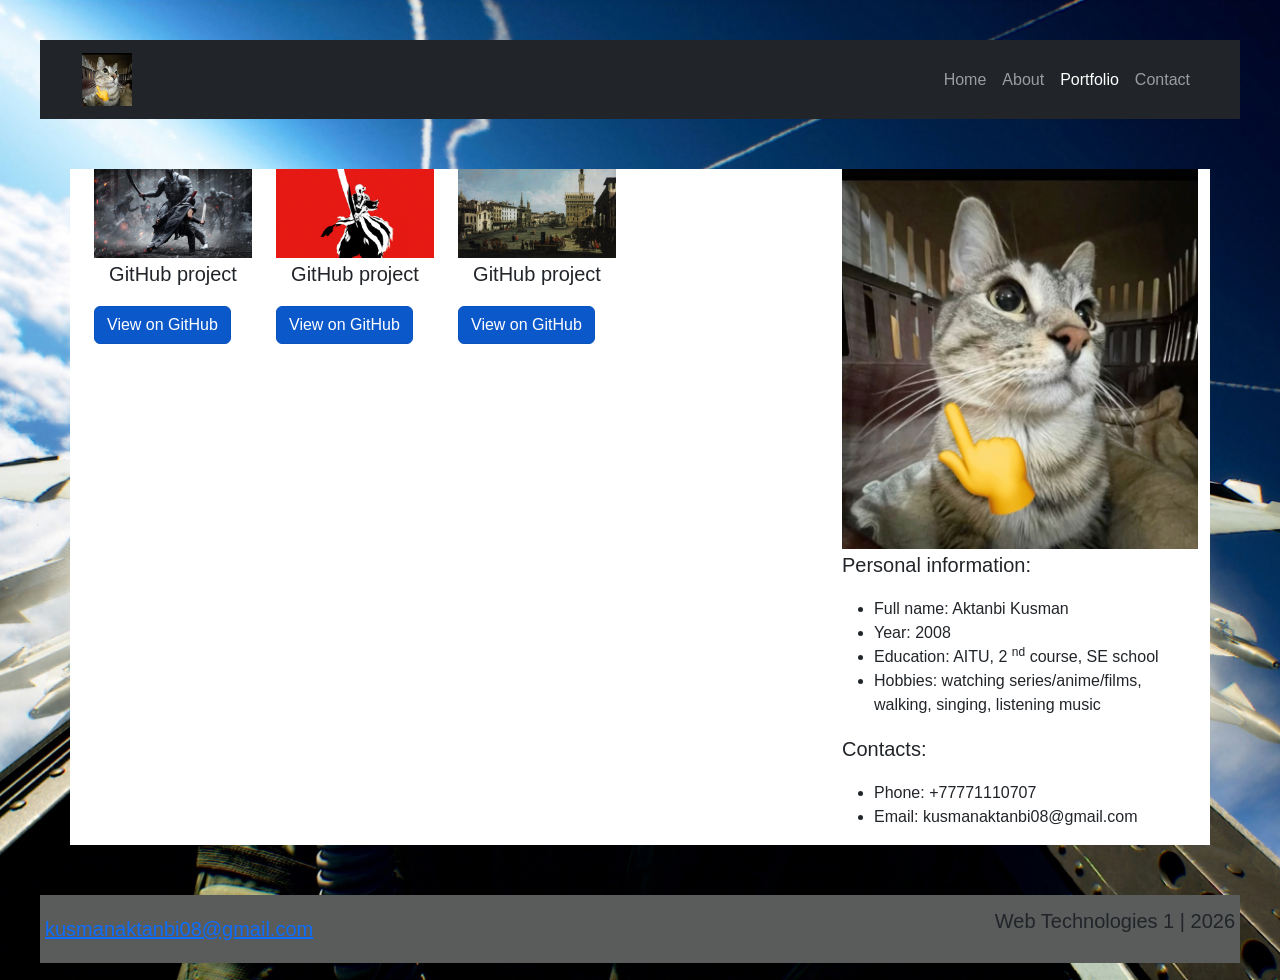
==== portfolio.html @ 2372fc31 "Task 4. Responsive Portfolio Page" ====
<!DOCTYPE html>
<html lang="en">
<head>
    <meta charset="UTF-8">
    <meta name="viewport" content="width=device-width, initial-scale=1.0">
    <title>Portfolio</title>
    <link rel="stylesheet" href="css/bootstrap.min.css">
    <link rel="stylesheet" href="style.css">
</head>
<body>
    <nav class="navbar navbar-expand-lg navbar-dark bg-dark">
        <div class="container">
            <a href="index.html">
                <img class="navbar-brand" src="logo.jpg" alt="logo" width="50">
            </a>
            <button class="navbar-toggler" type="button" data-bs-toggle="collapse" data-bs-target="#navbarMenu" aria-controls="navbarMenu" aria-expanded="false" aria-label="Toggle navigation"> <span class="navbar-toggler-icon"></span> </button>
            <div class="collapse navbar-collapse" id="navbarMenu">
                <ul class="navbar-nav ms-auto"> 
                    <li class="nav-item">
                        <a class="nav-link" href="index.html">Home</a> 
                    </li> 
                    <li class="nav-item"> 
                        <a class="nav-link" href="#about">About</a> 
                    </li> 
                    <li class="nav-item"> 
                        <a class="nav-link active" href="portfolio.html">Portfolio</a> 
                    </li> 
                    <li class="nav-item"> 
                        <a class="nav-link" href="#contacts">Contact</a> 
                    </li> 
                </ul> 
            </div>
        </div>
    </nav>
    <section class="main">
        <div class="container">
            <div class="row">
                <div class="col-6">
                    <div class="container">
                        <div class="row">
                            <div class="col-12 col-md-6 col-lg-4">
                                <img src="images/odysseus.jpg" alt="" width="100%" >
                                <p class="Title">GitHub project</p>
                                <a href="#" class="btn btn-primary active" role="button" data-bs-toggle="button" aria-pressed="true">View on GitHub</a>
                        </div>
                            <div class="col-12 col-md-6 col-lg-4">
                                <img src="images/ichigo.png" alt="" width="100%">
                                <p class="Title">GitHub project</p>
                                <a href="#" class="btn btn-primary active" role="button" data-bs-toggle="button" aria-pressed="true">View on GitHub</a>
                            </div>
                            <div class="col-12 col-md-6 col-lg-4">
                                <img src="images/city.jpg" alt="" width="100%">
                                <p class="Title">GitHub project</p>
                                <a href="#" class="btn btn-primary active" role="button" data-bs-toggle="button" aria-pressed="true">View on GitHub</a>
                            </div>
                        </div>
                    </div>
                </div>
                <div class="col-12 col-md-6 col-lg-4" >
                    <div>
                        <img src="logo.jpg" alt="logo" width="100%">
                    </div>
                    <p id="about">Personal information:</p>
                    <ul>
                        <li>Full name: Aktanbi Kusman</li>
                        <li>Year: 2008</li>
                        <li>Education: AITU, 2 <sup>nd</sup> course, SE school</li>
                        <li>Hobbies: watching series/anime/films, walking, singing, listening music</li>
                    </ul>                
                    <p>Contacts:</p>
                    <ul>
                        <li>Phone: +77771110707</li>
                        <li>Email: kusmanaktanbi08@gmail.com</li>
                    </ul>
                </div>
            </div>
        </div>
    </section>
    <footer id="contacts">
        <section class="footer-navbar">
            <a href="mailto:kusmanaktanbi08@gmail.com">kusmanaktanbi08@gmail.com</a>
            <p>Web Technologies 1 | 2026</p>
        </section>
    </footer>
</body>
</html>
---- style.css ----
.navbar {
    display: flex;
    justify-content: space-between;
    background-color: blanchedalmond;
    width: 100%;
}

.nav-logo {
    width: 50px;
    height: auto;
    padding: 3px;
    align-items: center;
}

.footer-navbar{
    padding: 10px 5px;
    display: flex;
    justify-content: space-between;
    background-color: rgb(90, 91, 91);
    align-items: center;
}
.nav-buttons {
    align-items: center;
    display: flex;
    justify-content: space-between;
    padding: 3px 30px;
    gap: 20px;
}

.nav-buttons a {
    color: darkgray;
    text-decoration: none;
    background-color: black;
}

.nav-buttons a:hover {
    color: crimson;
    text-decoration: underline;
}

body {
    margin: 0;
    background-image: url(bg.jpg);
    background-size: cover;
    background-position: center;
    background-repeat: no-repeat;
    font-family: Arial, sans-serif;
    margin: 40px;
    height: 100vh;
}

h1 {
    font-size: 40px;
}

h2 {
    font-size: 28px;
}

p, a {
    font-size: 20px;
    line-height: 1.6;
}

.main{
    padding: 50px 0px;
}
.grid-container {
    display: grid;
    grid-template-columns: 1fr 1fr 1fr;
}

.box {
    background-color: red;
}

.row{
    background-color: white;
    justify-content: space-between;
}
.Title{
    text-align: center;
}

@media (max-width: 768px) {

    body {
        margin: 20px;
    }

    h1 {
        font-size: 26px;
    }

    h2 {
        font-size: 20px;
    }

    p, a {
        font-size: 16px;
    }

    .grid-container {
        display: grid;
        grid-template-columns: 1fr 1fr;
    }
}

@media (max-width: 575px) {

    body {
        margin: 30px;
    }

    h1 {
        font-size: 32px;
    }

    h2 {
        font-size: 24px;
    }

    p, a {
        font-size: 18px;
    }

    .grid-container {
        display: grid;
        grid-template-columns: 1fr;
    }
}
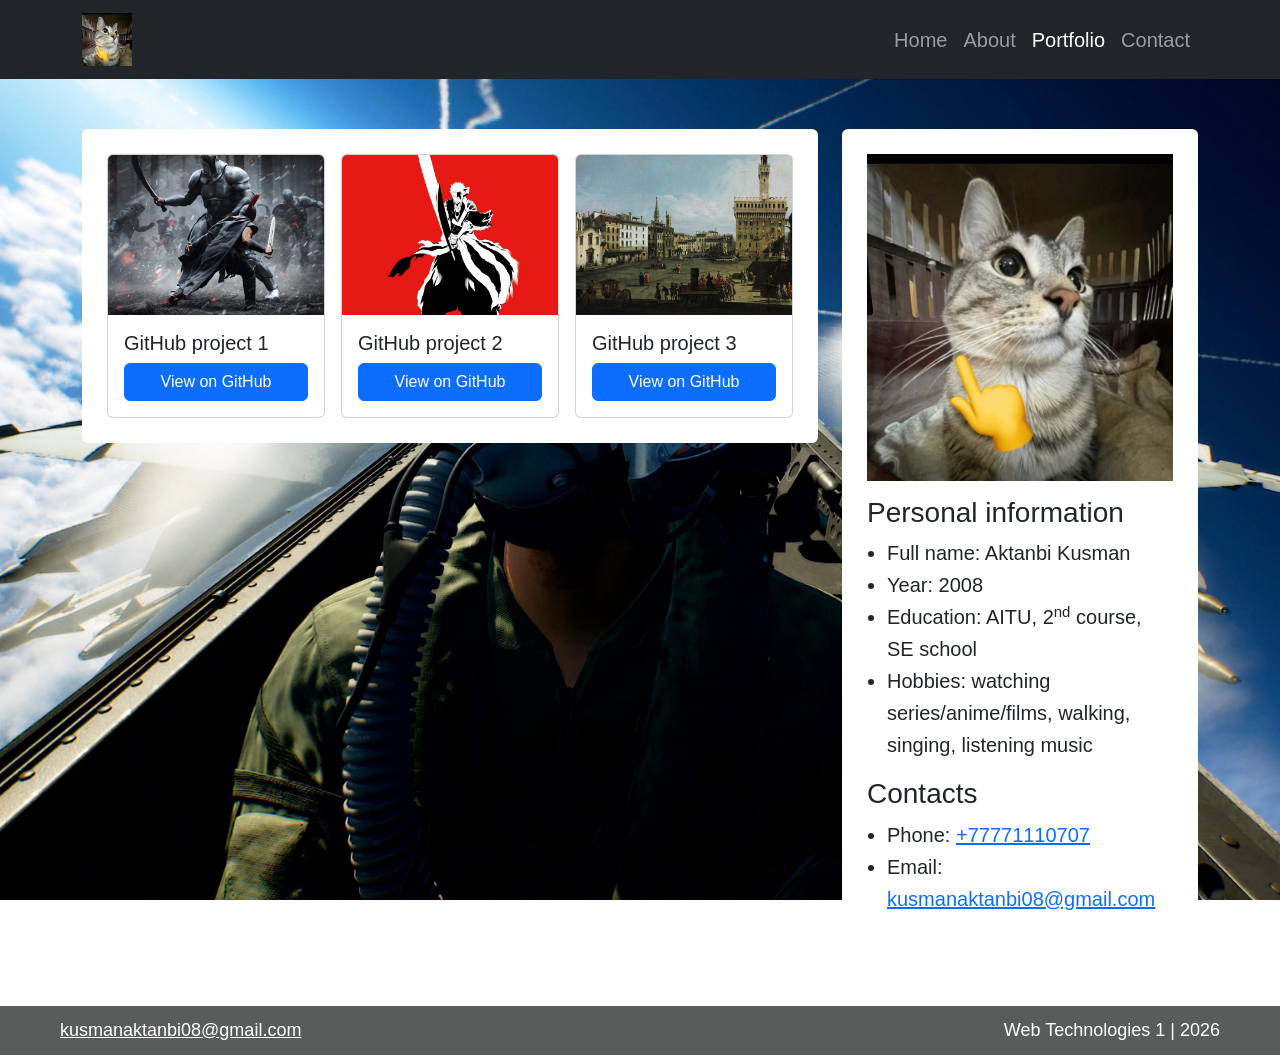
==== commit 2c855fb5: "final commit" ====
--- a/portfolio.html
+++ b/portfolio.html
@@ -10,72 +10,87 @@
 <body>
     <nav class="navbar navbar-expand-lg navbar-dark bg-dark">
         <div class="container">
-            <a href="index.html">
-                <img class="navbar-brand" src="logo.jpg" alt="logo" width="50">
+            <a class="navbar-brand" href="index.html">
+                <img src="logo.jpg" alt="logo" width="50">
             </a>
             <button class="navbar-toggler" type="button" data-bs-toggle="collapse" data-bs-target="#navbarMenu" aria-controls="navbarMenu" aria-expanded="false" aria-label="Toggle navigation"> <span class="navbar-toggler-icon"></span> </button>
             <div class="collapse navbar-collapse" id="navbarMenu">
-                <ul class="navbar-nav ms-auto"> 
+                <ul class="navbar-nav ms-auto">
                     <li class="nav-item">
-                        <a class="nav-link" href="index.html">Home</a> 
-                    </li> 
-                    <li class="nav-item"> 
-                        <a class="nav-link" href="#about">About</a> 
-                    </li> 
-                    <li class="nav-item"> 
-                        <a class="nav-link active" href="portfolio.html">Portfolio</a> 
-                    </li> 
-                    <li class="nav-item"> 
-                        <a class="nav-link" href="#contacts">Contact</a> 
-                    </li> 
-                </ul> 
+                        <a class="nav-link" href="index.html">Home</a>
+                    </li>
+                    <li class="nav-item">
+                        <a class="nav-link" href="#about">About</a>
+                    </li>
+                    <li class="nav-item">
+                        <a class="nav-link active" href="portfolio.html">Portfolio</a>
+                    </li>
+                    <li class="nav-item">
+                        <a class="nav-link" href="#contacts">Contact</a>
+                    </li>
+                </ul>
             </div>
         </div>
     </nav>
-    <section class="main">
+
+    <main class="main">
         <div class="container">
-            <div class="row">
-                <div class="col-6">
-                    <div class="container">
-                        <div class="row">
-                            <div class="col-12 col-md-6 col-lg-4">
-                                <img src="images/odysseus.jpg" alt="" width="100%" >
-                                <p class="Title">GitHub project</p>
-                                <a href="#" class="btn btn-primary active" role="button" data-bs-toggle="button" aria-pressed="true">View on GitHub</a>
-                        </div>
-                            <div class="col-12 col-md-6 col-lg-4">
-                                <img src="images/ichigo.png" alt="" width="100%">
-                                <p class="Title">GitHub project</p>
-                                <a href="#" class="btn btn-primary active" role="button" data-bs-toggle="button" aria-pressed="true">View on GitHub</a>
+            <div class="row g-4">
+                <div class="col-12 col-lg-8">
+                    <div class="projects">
+                        <div class="row g-3">
+                            <div class="col-12 col-sm-6 col-xl-4">
+                                <div class="card h-100">
+                                    <img src="images/odysseus.jpg" class="card-img-top project-img" alt="фотка">
+                                    <div class="card-body d-flex flex-column">
+                                        <h5 class="card-title">GitHub project 1</h5>
+                                        <a href="#" class="btn btn-primary mt-auto">View on GitHub</a>
+                                    </div>
+                                </div>
                             </div>
-                            <div class="col-12 col-md-6 col-lg-4">
-                                <img src="images/city.jpg" alt="" width="100%">
-                                <p class="Title">GitHub project</p>
-                                <a href="#" class="btn btn-primary active" role="button" data-bs-toggle="button" aria-pressed="true">View on GitHub</a>
+                            <div class="col-12 col-sm-6 col-xl-4">
+                                <div class="card h-100">
+                                    <img src="images/ichigo.png" class="card-img-top project-img" alt="фотка">
+                                    <div class="card-body d-flex flex-column">
+                                        <h5 class="card-title">GitHub project 2</h5>
+                                        <a href="#" class="btn btn-primary mt-auto">View on GitHub</a>
+                                    </div>
+                                </div>
+                            </div>
+                            <div class="col-12 col-sm-6 col-xl-4">
+                                <div class="card h-100">
+                                    <img src="images/city.jpg" class="card-img-top project-img" alt="фотка">
+                                    <div class="card-body d-flex flex-column">
+                                        <h5 class="card-title">GitHub project 3</h5>
+                                        <a href="#" class="btn btn-primary mt-auto">View on GitHub</a>
+                                    </div>
+                                </div>
                             </div>
                         </div>
                     </div>
                 </div>
-                <div class="col-12 col-md-6 col-lg-4" >
-                    <div>
-                        <img src="logo.jpg" alt="logo" width="100%">
+                <aside class="col-12 col-lg-4" id="about">
+                    <div class="sidebar">
+                        <img class="sidebar-logo img-fluid" src="logo.jpg" alt="logo">
+                        <h2>Personal information</h2>
+                        <ul>
+                            <li>Full name: Aktanbi Kusman</li>
+                            <li>Year: 2008</li>
+                            <li>Education: AITU, 2<sup>nd</sup> course, SE school</li>
+                            <li>Hobbies: watching series/anime/films, walking, singing, listening music</li>
+                        </ul>
+                        <h2>Contacts</h2>
+                        <ul>
+                            <li>Phone: <a href="tel:+77771110707">+77771110707</a></li>
+                            <li>Email: <a href="mailto:kusmanaktanbi08@gmail.com">kusmanaktanbi08@gmail.com</a></li>
+                        </ul>
                     </div>
-                    <p id="about">Personal information:</p>
-                    <ul>
-                        <li>Full name: Aktanbi Kusman</li>
-                        <li>Year: 2008</li>
-                        <li>Education: AITU, 2 <sup>nd</sup> course, SE school</li>
-                        <li>Hobbies: watching series/anime/films, walking, singing, listening music</li>
-                    </ul>                
-                    <p>Contacts:</p>
-                    <ul>
-                        <li>Phone: +77771110707</li>
-                        <li>Email: kusmanaktanbi08@gmail.com</li>
-                    </ul>
-                </div>
+                </aside>
+
             </div>
         </div>
-    </section>
+    </main>
+
     <footer id="contacts">
         <section class="footer-navbar">
             <a href="mailto:kusmanaktanbi08@gmail.com">kusmanaktanbi08@gmail.com</a>
@@ -83,4 +98,4 @@
         </section>
     </footer>
 </body>
-</html>+</html>
--- a/style.css
+++ b/style.css
@@ -1,116 +1,96 @@
-.navbar {
-    display: flex;
-    justify-content: space-between;
-    background-color: blanchedalmond;
-    width: 100%;
-}
-
-.nav-logo {
-    width: 50px;
-    height: auto;
-    padding: 3px;
-    align-items: center;
-}
-
-.footer-navbar{
-    padding: 10px 5px;
-    display: flex;
-    justify-content: space-between;
-    background-color: rgb(90, 91, 91);
-    align-items: center;
-}
-.nav-buttons {
-    align-items: center;
-    display: flex;
-    justify-content: space-between;
-    padding: 3px 30px;
-    gap: 20px;
-}
-
-.nav-buttons a {
-    color: darkgray;
-    text-decoration: none;
-    background-color: black;
-}
-
-.nav-buttons a:hover {
-    color: crimson;
-    text-decoration: underline;
-}
-
 body {
     margin: 0;
     background-image: url(bg.jpg);
     background-size: cover;
     background-position: center;
     background-repeat: no-repeat;
+    background-attachment: fixed;
     font-family: Arial, sans-serif;
-    margin: 40px;
-    height: 100vh;
+    min-height: 100vh;
+    display: flex;
+    flex-direction: column;
 }
 
 h1 {
-    font-size: 40px;
+    font-size: 26px;
 }
 
 h2 {
-    font-size: 28px;
+    font-size: 20px;
 }
 
-p, a {
-    font-size: 20px;
+p, li {
+    font-size: 16px;
     line-height: 1.6;
 }
 
-.main{
-    padding: 50px 0px;
+.main {
+    flex: 1;
+    padding: 20px 0;
 }
+.projects,
+.sidebar,
+.page-box {
+    background-color: white;
+    padding: 15px;
+    border-radius: 6px;
+}
+
+.page-box {
+    margin-top: 20px;
+    margin-bottom: 20px;
+}
+.project-img {
+    height: 180px;
+    object-fit: cover;
+}
+
+.sidebar-logo {
+    display: none;        
+}
+
+.sidebar ul {
+    padding-left: 20px;
+}
+
 .grid-container {
     display: grid;
-    grid-template-columns: 1fr 1fr 1fr;
+    grid-template-columns: 1fr;
+    gap: 10px;
 }
 
 .box {
     background-color: red;
+    color: white;
+    padding: 10px;
 }
 
-.row{
-    background-color: white;
-    justify-content: space-between;
-}
-.Title{
-    text-align: center;
+.box-blue {
+    background-color: blue;
 }
 
-@media (max-width: 768px) {
-
-    body {
-        margin: 20px;
-    }
-
-    h1 {
-        font-size: 26px;
-    }
-
-    h2 {
-        font-size: 20px;
-    }
-
-    p, a {
-        font-size: 16px;
-    }
-
-    .grid-container {
-        display: grid;
-        grid-template-columns: 1fr 1fr;
-    }
+.box-green {
+    background-color: green;
 }
 
-@media (max-width: 575px) {
+.footer-navbar {
+    padding: 10px 15px;
+    display: flex;
+    flex-direction: column;
+    align-items: center;
+    gap: 4px;
+    text-align: center;
+    background-color: rgb(90, 91, 91);
+}
 
-    body {
-        margin: 30px;
-    }
+.footer-navbar a,
+.footer-navbar p {
+    color: white;
+    font-size: 14px;
+    margin: 0;
+}
+
+@media (min-width: 768px) {
 
     h1 {
         font-size: 32px;
@@ -120,13 +100,94 @@
         font-size: 24px;
     }
 
-    p, a {
+    p, li {
         font-size: 18px;
     }
 
+    .main {
+        padding: 30px 0;
+    }
+
+    .projects,
+    .sidebar,
+    .page-box {
+        padding: 20px;
+    }
+
+    .project-img {
+        height: 200px;
+    }
+
+    .sidebar-logo {
+        display: block;     
+        max-width: 200px;
+        margin: 0 auto 15px;
+    }
+
     .grid-container {
-        display: grid;
-        grid-template-columns: 1fr;
+        grid-template-columns: 1fr 1fr;
+    }
+
+    .footer-navbar {
+        flex-direction: row;
+        justify-content: space-between;
+        text-align: left;
+        padding: 10px 30px;
+    }
+
+    .footer-navbar a,
+    .footer-navbar p {
+        font-size: 16px;
     }
 }
 
+@media (min-width: 992px) {
+
+    h1 {
+        font-size: 40px;
+    }
+
+    h2 {
+        font-size: 28px;
+    }
+
+    p, li {
+        font-size: 20px;
+    }
+
+    .main {
+        padding: 50px 0;
+    }
+
+    .projects,
+    .sidebar,
+    .page-box {
+        padding: 25px;
+    }
+
+    .project-img {
+        height: 160px;
+    }
+
+    .sidebar {
+        position: sticky;  
+        top: 20px;
+    }
+
+    .sidebar-logo {
+        max-width: 100%;
+    }
+
+    .grid-container {
+        grid-template-columns: 1fr 1fr 1fr;
+    }
+
+    .footer-navbar {
+        padding: 10px 60px;
+    }
+
+    .footer-navbar a,
+    .footer-navbar p {
+        font-size: 18px;
+    }
+}
